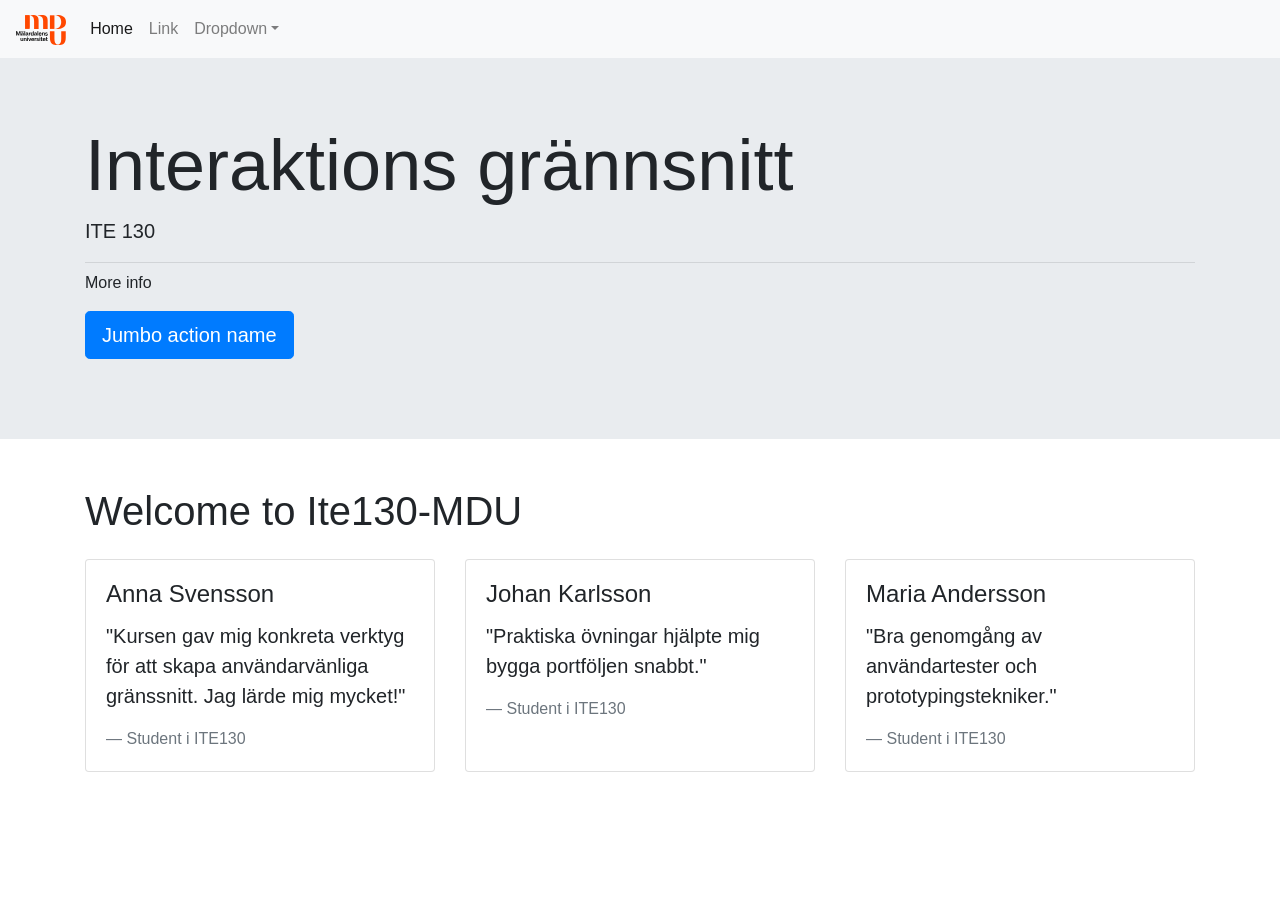
==== vibe_coding_lab/index.html @ 66c713a0 "Lagg till vibe coding lab" ====
<!doctype html>
<html lang="en">
  <head>
    <title>Ite130-MDU</title>
    <!-- Required meta tags -->
    <meta charset="utf-8">
    <meta name="viewport" content="width=device-width, initial-scale=1, shrink-to-fit=no">
    <!-- CSS -->
     <link rel="stylesheet" href="styles.css">
    <!-- Bootstrap CSS -->
    <link rel="stylesheet" href="https://stackpath.bootstrapcdn.com/bootstrap/4.3.1/css/bootstrap.min.css" integrity="sha384-ggOyR0iXCbMQv3Xipma34MD+dH/1fQ784/j6cY/iJTQUOhcWr7x9JvoRxT2MZw1T" crossorigin="anonymous">
  </head>
  <body>
    <!-- Nav Start -->
    <nav class="navbar navbar-expand-md navbar-light bg-light">
        <a class="navbar-brand" href="index.html"><img src="img/MDU logotyp.svg" alt="Logo" height="30"></a>
        <button class="navbar-toggler d-lg-none" type="button" data-toggle="collapse" data-target="#collapsibleNavId" aria-controls="collapsibleNavId"
            aria-expanded="false" aria-label="Toggle navigation">
            <span class="navbar-toggler-icon"></span>
        </button>
        <div class="collapse navbar-collapse" id="collapsibleNavId">
            <ul class="navbar-nav mr-auto mt-2 mt-lg-0">
                <li class="nav-item active">
                    <a class="nav-link" href="#">Home <span class="sr-only">(current)</span></a>
                </li>
                <li class="nav-item">
                    <a class="nav-link" href="#">Link</a>
                </li>
                <li class="nav-item dropdown">
                    <a class="nav-link dropdown-toggle" href="#" id="dropdownId" data-toggle="dropdown" aria-haspopup="true" aria-expanded="false">Dropdown</a>
                    <div class="dropdown-menu" aria-labelledby="dropdownId">
                        <a class="dropdown-item" href="#">Action 1</a>
                        <a class="dropdown-item" href="#">Action 2</a>
                    </div>
                </li>
            </ul>
        </div>
    </nav>
    <!-- Nav End -->
     <div class="jumbotron jumbotron-fluid">
        <div class="container">
            <h1 class="display-3">Interaktions grännsnitt</h1>
            <p class="lead">ITE 130</p>
            <hr class="my-2">
            <p>More info</p>
            <p class="lead">
                <a class="btn btn-primary btn-lg" href="Jumbo action link" role="button">Jumbo action name</a>
            </p>
        </div>
     </div>
    <div class="container">
        <h1 class="mt-5">Welcome to Ite130-MDU</h1>
        <div class="card-deck mt-4 mb-4">
            <div class="card">
                <div class="card-body">
                    <h4 class="card-title">Anna Svensson</h4>
                    <blockquote class="blockquote mb-0">
                        <p class="card-text">"Kursen gav mig konkreta verktyg för att skapa användarvänliga gränssnitt. Jag lärde mig mycket!"</p>
                        <footer class="blockquote-footer">Student i ITE130</footer>
                    </blockquote>
                </div>
            </div>
            <div class="card">
                <div class="card-body">
                    <h4 class="card-title">Johan Karlsson</h4>
                    <blockquote class="blockquote mb-0">
                         <p class="card-text">"Praktiska övningar hjälpte mig bygga portföljen snabbt."</p>
                         <footer class="blockquote-footer">Student i ITE130</footer>
                    </blockquote>
                </div>
            </div>
            <div class="card">
                <div class="card-body">
                    <h4 class="card-title">Maria Andersson</h4>
                    <blockquote class="blockquote mb-0">
                        <p class="card-text">"Bra genomgång av användartester och prototypingstekniker."</p>
                        <footer class="blockquote-footer">Student i ITE130</footer>
                    </blockquote>
                </div>
            </div>
        </div>
    </div>

    <!-- Optional JavaScript -->
    <!-- jQuery first, then Popper.js, then Bootstrap JS -->
    <script src="https://code.jquery.com/jquery-3.3.1.slim.min.js" integrity="sha384-q8i/X+965DzO0rT7abK41JStQIAqVgRVzpbzo5smXKp4YfRvH+8abtTE1Pi6jizo" crossorigin="anonymous"></script>
    <script src="https://cdnjs.cloudflare.com/ajax/libs/popper.js/1.14.7/umd/popper.min.js" integrity="sha384-UO2eT0CpHqdSJQ6hJty5KVphtPhzWj9WO1clHTMGa3JDZwrnQq4sF86dIHNDz0W1" crossorigin="anonymous"></script>
    <script src="https://stackpath.bootstrapcdn.com/bootstrap/4.3.1/js/bootstrap.min.js" integrity="sha384-JjSmVgyd0p3pXB1rRibZUAYoIIy6OrQ6VrjIEaFf/nJGzIxFDsf4x0xIM+B07jRM" crossorigin="anonymous"></script>
  </body>
</html>
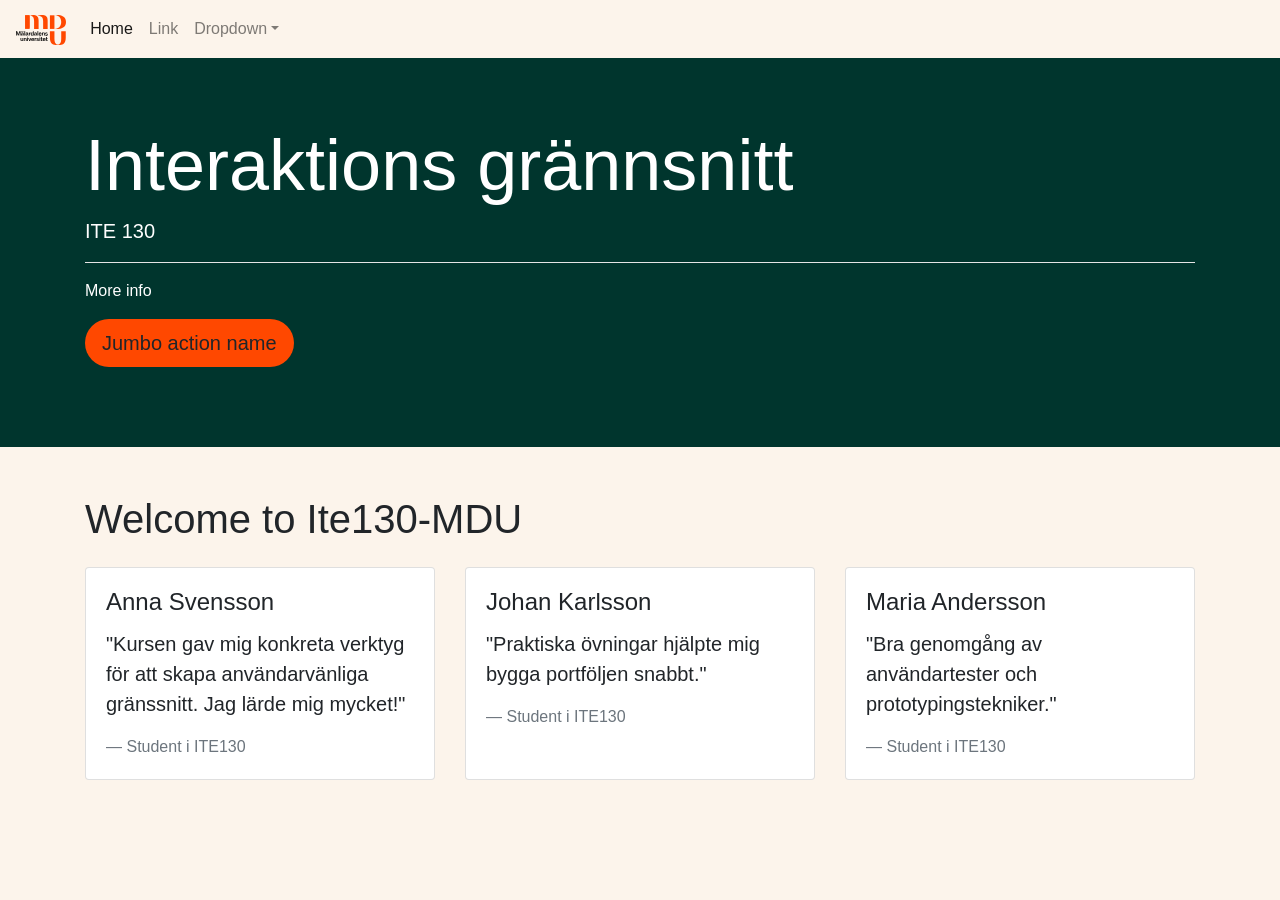
==== commit 1857f803: "Ändrade färger till mdu tema" ====
--- a/vibe_coding_lab/index.html
+++ b/vibe_coding_lab/index.html
@@ -10,9 +10,9 @@
     <!-- Bootstrap CSS -->
     <link rel="stylesheet" href="https://stackpath.bootstrapcdn.com/bootstrap/4.3.1/css/bootstrap.min.css" integrity="sha384-ggOyR0iXCbMQv3Xipma34MD+dH/1fQ784/j6cY/iJTQUOhcWr7x9JvoRxT2MZw1T" crossorigin="anonymous">
   </head>
-  <body>
+  <body class="bg-costume">
     <!-- Nav Start -->
-    <nav class="navbar navbar-expand-md navbar-light bg-light">
+    <nav class="navbar navbar-expand-md navbar-light bg-costume">
         <a class="navbar-brand" href="index.html"><img src="img/MDU logotyp.svg" alt="Logo" height="30"></a>
         <button class="navbar-toggler d-lg-none" type="button" data-toggle="collapse" data-target="#collapsibleNavId" aria-controls="collapsibleNavId"
             aria-expanded="false" aria-label="Toggle navigation">
@@ -37,14 +37,14 @@
         </div>
     </nav>
     <!-- Nav End -->
-     <div class="jumbotron jumbotron-fluid">
+     <div class="jumbotron jumbotron-fluid bg-jombotron text-white">
         <div class="container">
             <h1 class="display-3">Interaktions grännsnitt</h1>
             <p class="lead">ITE 130</p>
-            <hr class="my-2">
+            <hr class="my-3 bg-white">
             <p>More info</p>
             <p class="lead">
-                <a class="btn btn-primary btn-lg" href="Jumbo action link" role="button">Jumbo action name</a>
+                <a class="btn btn-lg bg-btn" href="#" role="button">Jumbo action name</a>
             </p>
         </div>
      </div>
@@ -80,6 +80,7 @@
             </div>
         </div>
     </div>
+    
 
     <!-- Optional JavaScript -->
     <!-- jQuery first, then Popper.js, then Bootstrap JS -->
--- a/vibe_coding_lab/styles.css
+++ b/vibe_coding_lab/styles.css
@@ -0,0 +1,13 @@
+.bg-costume{
+    background-color: #FCF4EB;
+    
+}
+
+.bg-jombotron{
+    background-color: #00352D !important;
+}
+
+.bg-btn{
+    background-color: #FF4800 !important;
+    border-radius: 5em !important;
+}
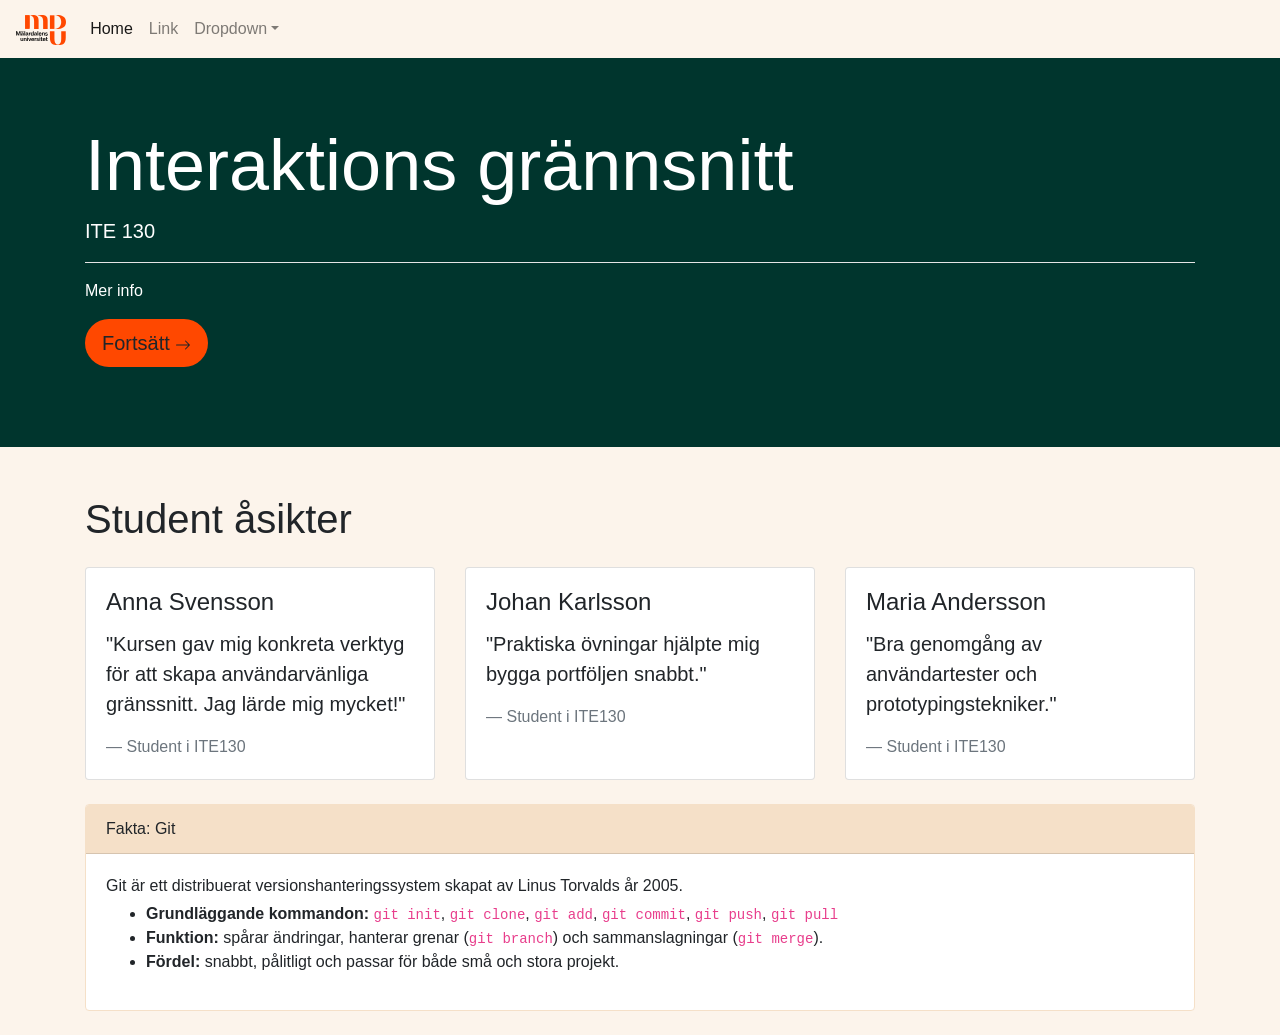
==== commit 51717cfe: "fakta ruta och små ändringar" ====
--- a/vibe_coding_lab/index.html
+++ b/vibe_coding_lab/index.html
@@ -42,14 +42,16 @@
             <h1 class="display-3">Interaktions grännsnitt</h1>
             <p class="lead">ITE 130</p>
             <hr class="my-3 bg-white">
-            <p>More info</p>
+            <p>Mer info</p>
             <p class="lead">
-                <a class="btn btn-lg bg-btn" href="#" role="button">Jumbo action name</a>
+                <a class="btn btn-lg bg-btn" href="#" role="button">Fortsätt <svg xmlns="http://www.w3.org/2000/svg" width="16" height="16" fill="currentColor" class="bi bi-arrow-right" viewBox="0 0 16 16">
+  <path fill-rule="evenodd" d="M1 8a.5.5 0 0 1 .5-.5h11.793l-3.147-3.146a.5.5 0 0 1 .708-.708l4 4a.5.5 0 0 1 0 .708l-4 4a.5.5 0 0 1-.708-.708L13.293 8.5H1.5A.5.5 0 0 1 1 8"/>
+</svg></a>
             </p>
         </div>
      </div>
     <div class="container">
-        <h1 class="mt-5">Welcome to Ite130-MDU</h1>
+        <h1 class="mt-5">Student åsikter</h1>
         <div class="card-deck mt-4 mb-4">
             <div class="card">
                 <div class="card-body">
@@ -80,6 +82,25 @@
             </div>
         </div>
     </div>
+    <div class="container">
+        <div class="row mt-4">
+            <div class="col-12">
+                <div class="card border-fact mb-4">
+                    <div class="card-header bg-fact">
+                        Fakta: Git
+                    </div>
+                    <div class="card-body">
+                        <p class="card-text mb-1">Git är ett distribuerat versionshanteringssystem skapat av Linus Torvalds år 2005.</p>
+                        <ul>
+                            <li><strong>Grundläggande kommandon:</strong> <code>git init</code>, <code>git clone</code>, <code>git add</code>, <code>git commit</code>, <code>git push</code>, <code>git pull</code></li>
+                            <li><strong>Funktion:</strong> spårar ändringar, hanterar grenar (<code>git branch</code>) och sammanslagningar (<code>git merge</code>).</li>
+                            <li><strong>Fördel:</strong> snabbt, pålitligt och passar för både små och stora projekt.</li>
+                        </ul>
+                    </div>
+                </div>
+            </div>
+        </div>
+    </div>
     
 
     <!-- Optional JavaScript -->
--- a/vibe_coding_lab/styles.css
+++ b/vibe_coding_lab/styles.css
@@ -10,4 +10,12 @@
 .bg-btn{
     background-color: #FF4800 !important;
     border-radius: 5em !important;
+}
+
+.bg-fact{
+    background-color: #F5E0C8 !important;
+}
+
+.border-fact{
+    border-color: #F5E0C8 !important;
 }
